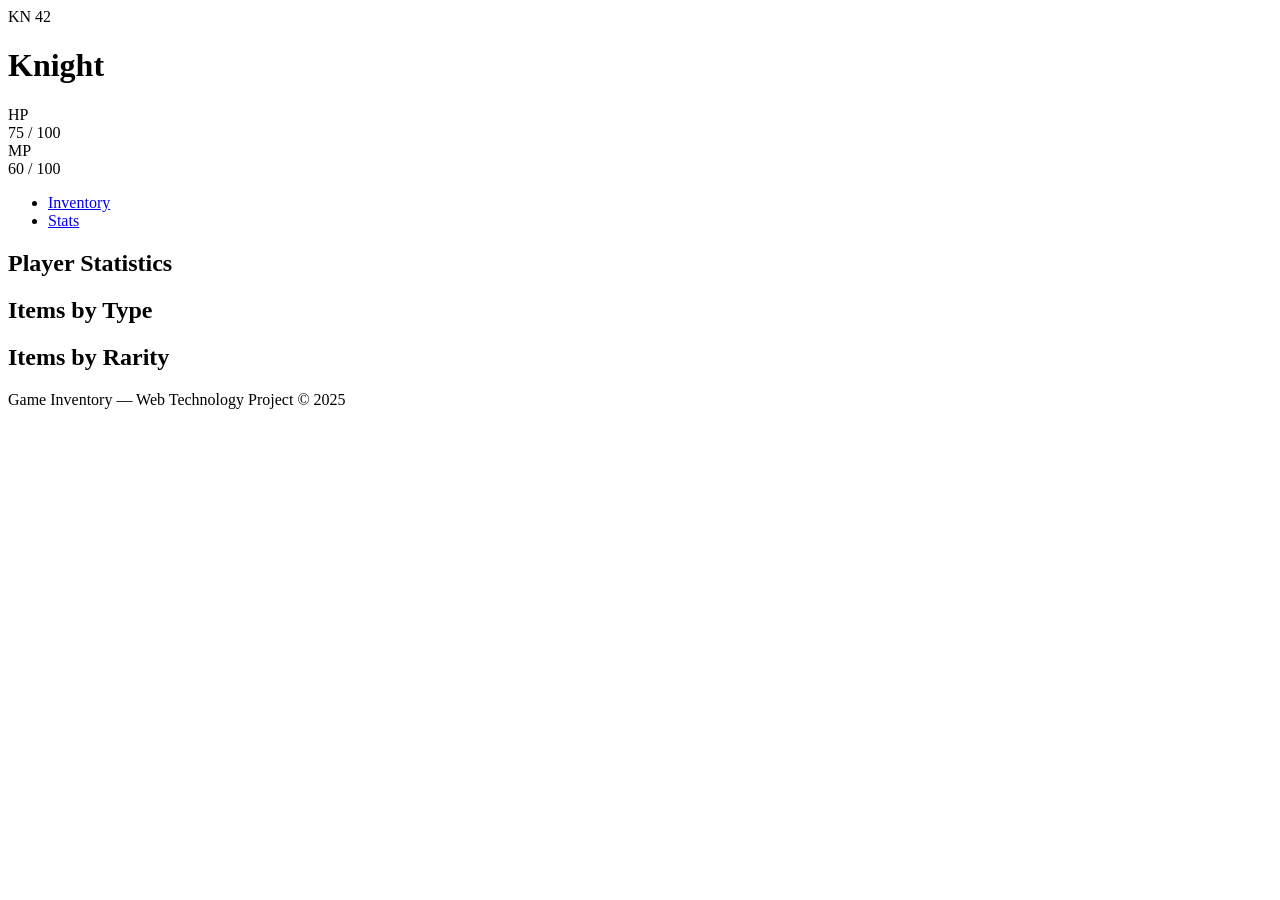
==== stats.html @ 39d7048b "html: files for the start page and status page" ====
<!DOCTYPE html>
<html lang="en">

<head>
  <meta charset="UTF-8">
  <meta name="viewport" content="width=device-width, initial-scale=1.0">
  <meta name="description" content="Game Inventory - Player statistics and item breakdown">

  <title>Stats — Game Inventory</title>

  <link rel="stylesheet" href="css/style.css">
  <link rel="stylesheet" href="css/transitions.css">
  <link rel="preconnect" href="https://fonts.googleapis.com">
  <link rel="preconnect" href="https://fonts.gstatic.com" crossorigin>
  <link
    href="https://fonts.googleapis.com/css2?family=Cinzel:wght@400;600;700&family=Exo+2:wght@300;400;500;600&display=swap"
    rel="stylesheet">
</head>

<body>

  <!-- =============================================
         HEADER — same across both pages
         ============================================= -->
  <header class="site-header">

    <div class="player-info">
      <div class="player-avatar" aria-label="Player avatar">
        <span class="player-avatar__initials">KN</span>
        <span class="player-avatar__level" aria-label="Player level">42</span>
      </div>

      <div class="player-stats">
        <h1 class="player-stats__name">Knight</h1>

        <div class="player-stats__bars">
          <div class="stat-bar stat-bar--hp" role="meter" aria-label="Health points" aria-valuenow="75"
            aria-valuemin="0" aria-valuemax="100">
            <span class="stat-bar__label">HP</span>
            <div class="stat-bar__track">
              <div class="stat-bar__fill" style="width: 75%"></div>
            </div>
            <span class="stat-bar__value">75 / 100</span>
          </div>

          <div class="stat-bar stat-bar--mana" role="meter" aria-label="Mana points" aria-valuenow="60"
            aria-valuemin="0" aria-valuemax="100">
            <span class="stat-bar__label">MP</span>
            <div class="stat-bar__track">
              <div class="stat-bar__fill" style="width: 60%"></div>
            </div>
            <span class="stat-bar__value">60 / 100</span>
          </div>
        </div>
      </div>
    </div>

    <nav class="main-nav" aria-label="Main navigation">
      <ul class="main-nav__list">
        <li class="main-nav__item">
          <a href="index.html" class="main-nav__link">
            Inventory
          </a>
        </li>
        <li class="main-nav__item">
          <a href="stats.html" class="main-nav__link main-nav__link--active" aria-current="page">
            Stats
          </a>
        </li>
      </ul>
    </nav>

  </header>

  <!-- =============================================
         MAIN — Stats overview page
         ============================================= -->
  <main class="site-main site-main--stats">

    <section class="stats-overview" aria-labelledby="stats-heading">
      <h2 id="stats-heading" class="section-title">Player Statistics</h2>

      <!-- Summary cards — filled dynamically by JS -->
      <ul class="stats-cards" id="stats-cards" aria-label="Inventory summary">
        <!-- Dynamic content — rendered by JavaScript -->
      </ul>
    </section>

    <section class="stats-breakdown" aria-labelledby="breakdown-heading">
      <h2 id="breakdown-heading" class="section-title">Items by Type</h2>

      <!-- Table rendered dynamically by JS -->
      <div class="table-wrapper" id="stats-table-wrapper">
        <!-- Dynamic content — rendered by JavaScript -->
      </div>
    </section>

    <section class="stats-rarity" aria-labelledby="rarity-heading">
      <h2 id="rarity-heading" class="section-title">Items by Rarity</h2>

      <ul class="rarity-list" id="rarity-list" aria-label="Items grouped by rarity">
        <!-- Dynamic content — rendered by JavaScript -->
      </ul>
    </section>

  </main>

  <!-- =============================================
         FOOTER
         ============================================= -->
  <footer class="site-footer">
    <p class="site-footer__text">
      Game Inventory &mdash; Web Technology Project &copy; 2025
    </p>
  </footer>

  <script src="js/data.js"></script>
  <script src="js/stats.js"></script>

</body>

</html>
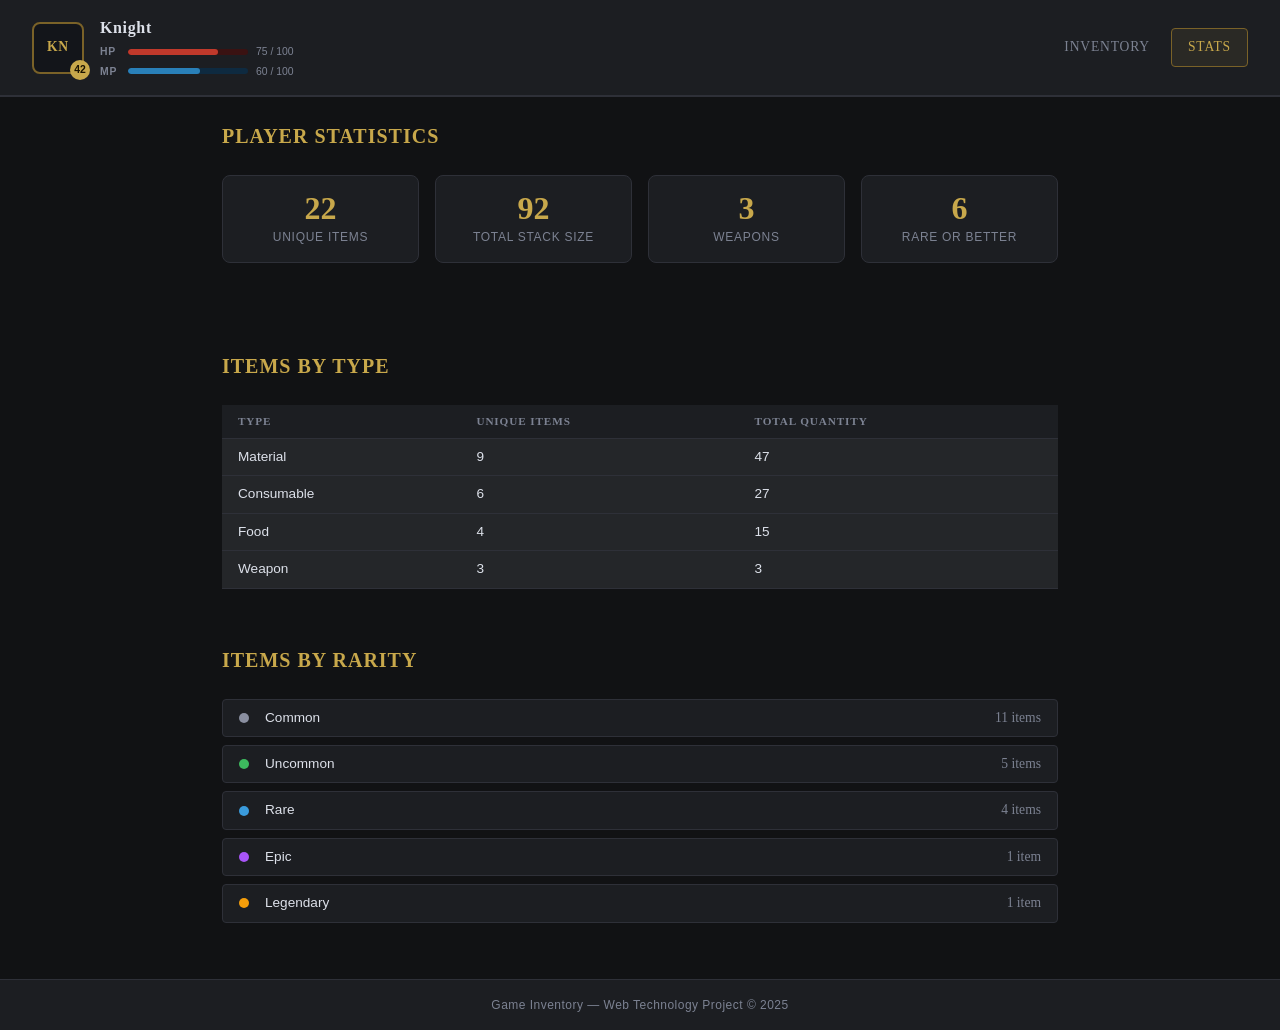
==== commit 48b21323: "keyboard navigation deleted" ====
--- a/stats.html
+++ b/stats.html
@@ -4,7 +4,6 @@
 <head>
   <meta charset="UTF-8">
   <meta name="viewport" content="width=device-width, initial-scale=1.0">
-  <meta name="description" content="Game Inventory - Player statistics and item breakdown">
 
   <title>Stats — Game Inventory</title>
 
@@ -20,22 +19,21 @@
 <body>
 
   <!-- =============================================
-         HEADER — same across both pages
-         ============================================= -->
+       HEADER — same across both pages
+       ============================================= -->
   <header class="site-header">
 
     <div class="player-info">
-      <div class="player-avatar" aria-label="Player avatar">
+      <div class="player-avatar">
         <span class="player-avatar__initials">KN</span>
-        <span class="player-avatar__level" aria-label="Player level">42</span>
+        <span class="player-avatar__level">42</span>
       </div>
 
       <div class="player-stats">
         <h1 class="player-stats__name">Knight</h1>
 
         <div class="player-stats__bars">
-          <div class="stat-bar stat-bar--hp" role="meter" aria-label="Health points" aria-valuenow="75"
-            aria-valuemin="0" aria-valuemax="100">
+          <div class="stat-bar stat-bar--hp">
             <span class="stat-bar__label">HP</span>
             <div class="stat-bar__track">
               <div class="stat-bar__fill" style="width: 75%"></div>
@@ -43,8 +41,7 @@
             <span class="stat-bar__value">75 / 100</span>
           </div>
 
-          <div class="stat-bar stat-bar--mana" role="meter" aria-label="Mana points" aria-valuenow="60"
-            aria-valuemin="0" aria-valuemax="100">
+          <div class="stat-bar stat-bar--mana">
             <span class="stat-bar__label">MP</span>
             <div class="stat-bar__track">
               <div class="stat-bar__fill" style="width: 60%"></div>
@@ -55,7 +52,7 @@
       </div>
     </div>
 
-    <nav class="main-nav" aria-label="Main navigation">
+    <nav class="main-nav">
       <ul class="main-nav__list">
         <li class="main-nav__item">
           <a href="index.html" class="main-nav__link">
@@ -63,7 +60,7 @@
           </a>
         </li>
         <li class="main-nav__item">
-          <a href="stats.html" class="main-nav__link main-nav__link--active" aria-current="page">
+          <a href="stats.html" class="main-nav__link main-nav__link--active">
             Stats
           </a>
         </li>
@@ -73,32 +70,27 @@
   </header>
 
   <!-- =============================================
-         MAIN — Stats overview page
-         ============================================= -->
+       MAIN — Stats overview page
+       ============================================= -->
   <main class="site-main site-main--stats">
 
-    <section class="stats-overview" aria-labelledby="stats-heading">
-      <h2 id="stats-heading" class="section-title">Player Statistics</h2>
-
-      <!-- Summary cards — filled dynamically by JS -->
-      <ul class="stats-cards" id="stats-cards" aria-label="Inventory summary">
+    <section class="stats-overview">
+      <h2 class="section-title">Player Statistics</h2>
+      <ul class="stats-cards" id="stats-cards">
         <!-- Dynamic content — rendered by JavaScript -->
       </ul>
     </section>
 
-    <section class="stats-breakdown" aria-labelledby="breakdown-heading">
-      <h2 id="breakdown-heading" class="section-title">Items by Type</h2>
-
-      <!-- Table rendered dynamically by JS -->
+    <section class="stats-breakdown">
+      <h2 class="section-title">Items by Type</h2>
       <div class="table-wrapper" id="stats-table-wrapper">
         <!-- Dynamic content — rendered by JavaScript -->
       </div>
     </section>
 
-    <section class="stats-rarity" aria-labelledby="rarity-heading">
-      <h2 id="rarity-heading" class="section-title">Items by Rarity</h2>
-
-      <ul class="rarity-list" id="rarity-list" aria-label="Items grouped by rarity">
+    <section class="stats-rarity">
+      <h2 class="section-title">Items by Rarity</h2>
+      <ul class="rarity-list" id="rarity-list">
         <!-- Dynamic content — rendered by JavaScript -->
       </ul>
     </section>
@@ -106,8 +98,8 @@
   </main>
 
   <!-- =============================================
-         FOOTER
-         ============================================= -->
+       FOOTER
+       ============================================= -->
   <footer class="site-footer">
     <p class="site-footer__text">
       Game Inventory &mdash; Web Technology Project &copy; 2025
--- a/css/style.css
+++ b/css/style.css
@@ -0,0 +1,783 @@
+
+/* === Variables === */
+
+:root {
+    /* --- Color Palette --- */
+    --color-bg-page:        #111214;
+    --color-bg-panel:       #1c1e22;
+    --color-bg-panel-alt:   #242629;
+    --color-bg-slot:        #13151a;
+    --color-bg-slot-hover:  #1a1d24;
+
+    --color-border:         #2e3038;
+    --color-border-light:   #3d4050;
+
+    --color-text-primary:   #dde1ea;
+    --color-text-secondary: #7c8292;
+    --color-text-label:     #9aa0b2;
+
+    --color-accent:         #c8a84b;
+    --color-accent-dim:     #7a6228;
+
+    /* --- HP / Mana bars --- */
+    --color-hp:             #c0392b;
+    --color-hp-track:       #3a1212;
+    --color-mana:           #2980b9;
+    --color-mana-track:     #0e2a40;
+
+    /* --- Item Rarity Colors --- */
+    --rarity-common:        #8a8fa0;
+    --rarity-uncommon:      #3dba5e;
+    --rarity-rare:          #3a9bdc;
+    --rarity-epic:          #a855f7;
+    --rarity-legendary:     #f59e0b;
+
+    /* --- Spacing Scale --- */
+    --space-xs:   4px;
+    --space-sm:   8px;
+    --space-md:   16px;
+    --space-lg:   24px;
+    --space-xl:   32px;
+    --space-xxl:  48px;
+
+    /* --- Border Radius --- */
+    --radius-sm:  4px;
+    --radius-md:  8px;
+    --radius-lg:  12px;
+
+    /* --- Typography --- */
+    --font-display: 'Cinzel', Georgia, serif;
+    --font-body:    'Exo 2', 'Segoe UI', sans-serif;
+
+    /* --- Inventory Grid --- */
+    --slot-size:        80px;
+    --inventory-cols:   6;
+    --pool-cols:        4;
+}
+
+
+ /* 2. BASE */
+
+* {
+    box-sizing: border-box;
+    margin: 0;
+    padding: 0;
+}
+
+html {
+    font-size: 16px;
+    scroll-behavior: smooth;
+}
+
+body {
+    font-family: var(--font-body);
+    font-weight: 400;
+    background-color: var(--color-bg-page);
+    color: var(--color-text-primary);
+    min-height: 100vh;
+    display: flex;
+    flex-direction: column;
+    line-height: 1.5;
+}
+
+ul {
+    list-style: none;
+}
+
+a {
+    color: inherit;
+    text-decoration: none;
+}
+
+img {
+    display: block;
+    max-width: 100%;
+}
+
+button {
+    font-family: var(--font-body);
+    cursor: pointer;
+    border: none;
+    background: none;
+}
+
+select {
+    font-family: var(--font-body);
+}
+
+
+
+ /*  3. UTILITY CLASSES */
+
+
+.section-title {
+    font-family: var(--font-display);
+    font-size: 1.25rem;
+    color: var(--color-accent);
+    margin-bottom: var(--space-lg);
+    letter-spacing: 0.05em;
+    text-transform: uppercase;
+}
+
+
+/* 4. SITE HEADER */
+
+.site-header {
+    display: flex;
+    align-items: center;
+    justify-content: space-between;
+    gap: var(--space-lg);
+    padding: var(--space-md) var(--space-xl);
+    background-color: var(--color-bg-panel);
+    border-bottom: 2px solid var(--color-border);
+    position: sticky;
+    top: 0;
+    z-index: 100;
+}
+
+
+/* 5. PLAYER INFO & AVATAR */
+
+.player-info {
+    display: flex;
+    align-items: center;
+    gap: var(--space-md);
+    flex-shrink: 0;
+}
+
+.player-avatar {
+    position: relative;
+    width: 52px;
+    height: 52px;
+    background-color: var(--color-bg-slot);
+    border: 2px solid var(--color-accent-dim);
+    border-radius: var(--radius-md);
+    display: flex;
+    align-items: center;
+    justify-content: center;
+    flex-shrink: 0;
+}
+
+.player-avatar__initials {
+    font-family: var(--font-display);
+    font-size: 0.85rem;
+    font-weight: 700;
+    color: var(--color-accent);
+    letter-spacing: 0.05em;
+}
+
+.player-avatar__level {
+    position: absolute;
+    bottom: -8px;
+    right: -8px;
+    background-color: var(--color-accent);
+    color: #1a1300;
+    font-size: 0.65rem;
+    font-weight: 700;
+    width: 20px;
+    height: 20px;
+    border-radius: 50%;
+    display: flex;
+    align-items: center;
+    justify-content: center;
+    font-family: var(--font-body);
+}
+
+.player-stats {
+    display: flex;
+    flex-direction: column;
+    gap: var(--space-xs);
+}
+
+.player-stats__name {
+    font-family: var(--font-display);
+    font-size: 1rem;
+    font-weight: 600;
+    color: var(--color-text-primary);
+    letter-spacing: 0.04em;
+}
+
+.player-stats__bars {
+    display: flex;
+    flex-direction: column;
+    gap: var(--space-xs);
+}
+
+
+/* 6. STAT BARS (HP / Mana) */
+
+.stat-bar {
+    display: flex;
+    align-items: center;
+    gap: var(--space-sm);
+}
+
+.stat-bar__label {
+    font-size: 0.65rem;
+    font-weight: 600;
+    letter-spacing: 0.08em;
+    color: var(--color-text-secondary);
+    width: 20px;
+    text-transform: uppercase;
+}
+
+.stat-bar__track {
+    width: 120px;
+    height: 6px;
+    border-radius: 3px;
+    overflow: hidden;
+    flex-shrink: 0;
+}
+
+.stat-bar--hp .stat-bar__track {
+    background-color: var(--color-hp-track);
+}
+
+.stat-bar--mana .stat-bar__track {
+    background-color: var(--color-mana-track);
+}
+
+.stat-bar__fill {
+    height: 100%;
+    border-radius: 3px;
+}
+
+.stat-bar--hp .stat-bar__fill {
+    background-color: var(--color-hp);
+}
+
+.stat-bar--mana .stat-bar__fill {
+    background-color: var(--color-mana);
+}
+
+.stat-bar__value {
+    font-size: 0.65rem;
+    color: var(--color-text-secondary);
+    white-space: nowrap;
+}
+
+
+/* 7. MAIN NAVIGATION */
+
+.main-nav {
+    flex-shrink: 0;
+}
+
+.main-nav__list {
+    display: flex;
+    gap: var(--space-xs);
+    align-items: center;
+}
+
+.main-nav__link {
+    display: block;
+    padding: var(--space-sm) var(--space-md);
+    border-radius: var(--radius-sm);
+    font-size: 0.85rem;
+    font-weight: 500;
+    font-family: var(--font-display);
+    letter-spacing: 0.06em;
+    color: var(--color-text-secondary);
+    border: 1px solid transparent;
+    text-transform: uppercase;
+}
+
+.main-nav__link--active {
+    color: var(--color-accent);
+    border-color: var(--color-accent-dim);
+    background-color: rgba(200, 168, 75, 0.08);
+}
+
+
+/* 8. MAIN LAYOUT — CSS Grid */
+
+.site-main {
+    display: grid;
+    grid-template-columns: auto 1fr;
+    gap: var(--space-lg);
+    padding: var(--space-lg) var(--space-xl);
+    flex: 1;
+    align-items: start;
+}
+
+/* Stats page uses a single-column layout */
+.site-main--stats {
+    grid-template-columns: 1fr;
+    max-width: 900px;
+    margin: 0 auto;
+    width: 100%;
+}
+
+
+/* 9. PANEL HEADER (shared between Item Pool & Inventory sections) */
+
+.panel-header {
+    display: flex;
+    align-items: center;
+    justify-content: space-between;
+    margin-bottom: var(--space-md);
+    padding-bottom: var(--space-sm);
+    border-bottom: 1px solid var(--color-border);
+}
+
+.panel-header__title {
+    font-family: var(--font-display);
+    font-size: 0.85rem;
+    font-weight: 600;
+    letter-spacing: 0.1em;
+    text-transform: uppercase;
+    color: var(--color-text-label);
+}
+
+.panel-header__counter {
+    font-size: 0.75rem;
+    color: var(--color-text-secondary);
+}
+
+.filter-select {
+    background-color: var(--color-bg-slot);
+    color: var(--color-text-secondary);
+    border: 1px solid var(--color-border);
+    border-radius: var(--radius-sm);
+    padding: var(--space-xs) var(--space-sm);
+    font-size: 0.75rem;
+    outline: none; 
+    cursor: pointer;
+}
+
+
+/* 10. ITEM POOL SECTION */
+
+.item-pool {
+    background-color: var(--color-bg-panel);
+    border: 1px solid var(--color-border);
+    border-radius: var(--radius-lg);
+    padding: var(--space-md);
+    width: calc(var(--slot-size) * var(--pool-cols) + var(--space-sm) * (var(--pool-cols) - 1) + var(--space-md) * 2);
+    align-self: start;
+    position: sticky;
+    top: calc(68px + var(--space-lg));  /* below sticky header */
+}
+
+.item-pool__grid {
+    display: grid;
+    grid-template-columns: repeat(var(--pool-cols), var(--slot-size));
+    gap: var(--space-sm);
+}
+
+
+/* 11. INVENTORY SECTION & GRID */
+
+.inventory {
+    background-color: var(--color-bg-panel);
+    border: 1px solid var(--color-border);
+    border-radius: var(--radius-lg);
+    padding: var(--space-md);
+}
+
+.inventory__grid {
+    display: grid;
+    grid-template-columns: repeat(var(--inventory-cols), var(--slot-size));
+    gap: var(--space-sm);
+}
+
+
+/* 12. INVENTORY SLOT */
+
+.slot {
+    width: var(--slot-size);
+    height: var(--slot-size);
+    background-color: var(--color-bg-slot);
+    border: 1px solid var(--color-border);
+    border-radius: var(--radius-sm);
+    display: flex;
+    align-items: center;
+    justify-content: center;
+    position: relative;
+    overflow: visible;
+}
+
+/* Slot that currently contains an item */
+.slot--occupied {
+    border-color: var(--color-border-light);
+}
+
+/* Slot being dragged over — class added by JS */
+.slot--drag-over {
+    border-color: var(--color-accent);
+    background-color: var(--color-bg-slot-hover);
+}
+
+/* Slot that cannot accept a drop */
+.slot--drag-reject {
+    border-color: var(--color-hp);
+}
+
+
+/* 13. ITEM CARD (inside pool list & inventory slots) */
+
+.item-card {
+    width: var(--slot-size);
+    height: var(--slot-size);
+    position: relative;
+    cursor: grab;
+    border-radius: var(--radius-sm);
+    overflow: hidden;
+    display: flex;
+    align-items: center;
+    justify-content: center;
+    background-color: var(--color-bg-slot);
+    border: 1px solid var(--color-border);
+}
+
+.item-card:active {
+    cursor: grabbing;
+}
+
+.item-card__icon {
+    font-size: 2rem;
+    line-height: 1;
+    pointer-events: none;
+    user-select: none;
+}
+
+.item-detail__icon {
+    font-size: 2.5rem;
+    line-height: 1;
+    user-select: none;
+}
+
+/* Quantity badge — bottom-right corner */
+.item-card__quantity {
+    position: absolute;
+    bottom: 3px;
+    right: 5px;
+    font-size: 0.7rem;
+    font-weight: 600;
+    color: var(--color-text-primary);
+    text-shadow: 1px 1px 2px #000;
+    pointer-events: none;
+}
+
+/* Star rating — bottom-center (for weapons) */
+.item-card__stars {
+    position: absolute;
+    bottom: 3px;
+    left: 50%;
+    transform: translateX(-50%);
+    display: flex;
+    gap: 1px;
+    pointer-events: none;
+}
+
+.item-card__star {
+    font-size: 0.55rem;
+    color: var(--color-accent);
+}
+
+/* Top-left rarity indicator stripe */
+.item-card::before {
+    content: '';
+    position: absolute;
+    top: 0;
+    left: 0;
+    width: 3px;
+    height: 100%;
+}
+
+.item-card--common::before    { background-color: var(--rarity-common); }
+.item-card--uncommon::before  { background-color: var(--rarity-uncommon); }
+.item-card--rare::before      { background-color: var(--rarity-rare); }
+.item-card--epic::before      { background-color: var(--rarity-epic); }
+.item-card--legendary::before { background-color: var(--rarity-legendary); }
+
+/* Selected state — when clicking for detail view */
+.item-card--selected {
+    border-color: var(--color-accent);
+    box-shadow: 0 0 0 1px var(--color-accent-dim);
+}
+
+
+/* 14. ITEM DETAIL PANEL */
+
+.item-detail {
+    display: flex;
+    align-items: flex-start;
+    gap: var(--space-md);
+    margin-top: var(--space-md);
+    padding: var(--space-md);
+    background-color: var(--color-bg-panel-alt);
+    border: 1px solid var(--color-border-light);
+    border-radius: var(--radius-md);
+    position: relative;
+}
+
+/* hidden attribute overrides display — JS removes [hidden] to show */
+.item-detail[hidden] {
+    display: none;
+}
+
+.item-detail__icon-wrapper {
+    flex-shrink: 0;
+    width: 64px;
+    height: 64px;
+    background-color: var(--color-bg-slot);
+    border: 1px solid var(--color-border);
+    border-radius: var(--radius-sm);
+    display: flex;
+    align-items: center;
+    justify-content: center;
+}
+
+.item-detail__info {
+    flex: 1;
+    min-width: 0;
+}
+
+.item-detail__name {
+    font-family: var(--font-display);
+    font-size: 0.95rem;
+    font-weight: 600;
+    color: var(--color-text-primary);
+    margin-bottom: var(--space-xs);
+}
+
+.item-detail__type,
+.item-detail__rarity {
+    font-size: 0.75rem;
+    color: var(--color-text-secondary);
+    text-transform: uppercase;
+    letter-spacing: 0.05em;
+}
+
+.item-detail__rarity { margin-bottom: var(--space-sm); }
+
+.item-detail__description {
+    font-size: 0.8rem;
+    color: var(--color-text-label);
+    line-height: 1.6;
+}
+
+/* Rarity-colored name */
+.item-detail__rarity--common    { color: var(--rarity-common); }
+.item-detail__rarity--uncommon  { color: var(--rarity-uncommon); }
+.item-detail__rarity--rare      { color: var(--rarity-rare); }
+.item-detail__rarity--epic      { color: var(--rarity-epic); }
+.item-detail__rarity--legendary { color: var(--rarity-legendary); }
+
+.item-detail__close {
+    position: absolute;
+    top: var(--space-sm);
+    right: var(--space-sm);
+    color: var(--color-text-secondary);
+    font-size: 0.85rem;
+    width: 24px;
+    height: 24px;
+    display: flex;
+    align-items: center;
+    justify-content: center;
+    border-radius: var(--radius-sm);
+}
+
+
+/* 15. FOOTER */
+
+.site-footer {
+    padding: var(--space-md) var(--space-xl);
+    background-color: var(--color-bg-panel);
+    border-top: 1px solid var(--color-border);
+    text-align: center;
+}
+
+.site-footer__text {
+    font-size: 0.75rem;
+    color: var(--color-text-secondary);
+    letter-spacing: 0.04em;
+}
+
+
+/* 16. STATS PAGE */
+
+.stats-cards {
+    display: grid;
+    grid-template-columns: repeat(auto-fit, minmax(160px, 1fr));
+    gap: var(--space-md);
+    margin-bottom: var(--space-xl);
+}
+
+.stat-card {
+    background-color: var(--color-bg-panel);
+    border: 1px solid var(--color-border);
+    border-radius: var(--radius-md);
+    padding: var(--space-md);
+    text-align: center;
+}
+
+.stat-card__value {
+    font-family: var(--font-display);
+    font-size: 2rem;
+    font-weight: 700;
+    color: var(--color-accent);
+    line-height: 1;
+    margin-bottom: var(--space-xs);
+}
+
+.stat-card__label {
+    font-size: 0.75rem;
+    color: var(--color-text-secondary);
+    text-transform: uppercase;
+    letter-spacing: 0.06em;
+}
+
+.stats-overview,
+.stats-breakdown,
+.stats-rarity {
+    margin-bottom: var(--space-xl);
+}
+
+.table-wrapper {
+    overflow-x: auto;
+}
+
+.stats-table {
+    width: 100%;
+    border-collapse: collapse;
+    font-size: 0.85rem;
+}
+
+.stats-table th,
+.stats-table td {
+    padding: var(--space-sm) var(--space-md);
+    text-align: left;
+    border-bottom: 1px solid var(--color-border);
+}
+
+.stats-table th {
+    font-family: var(--font-display);
+    font-size: 0.7rem;
+    letter-spacing: 0.08em;
+    text-transform: uppercase;
+    color: var(--color-text-secondary);
+    background-color: var(--color-bg-panel);
+}
+
+.stats-table td {
+    color: var(--color-text-primary);
+    background-color: var(--color-bg-panel-alt);
+}
+
+.rarity-list {
+    display: flex;
+    flex-direction: column;
+    gap: var(--space-sm);
+}
+
+.rarity-item {
+    display: flex;
+    align-items: center;
+    gap: var(--space-md);
+    padding: var(--space-sm) var(--space-md);
+    background-color: var(--color-bg-panel);
+    border: 1px solid var(--color-border);
+    border-radius: var(--radius-sm);
+}
+
+.rarity-item__dot {
+    width: 10px;
+    height: 10px;
+    border-radius: 50%;
+    flex-shrink: 0;
+}
+
+.rarity-item__name {
+    font-size: 0.85rem;
+    font-weight: 500;
+    flex: 1;
+    text-transform: capitalize;
+}
+
+.rarity-item__count {
+    font-family: var(--font-display);
+    font-size: 0.85rem;
+    color: var(--color-text-secondary);
+}
+
+
+/* 17. MEDIA QUERIES — Responsive Design */
+
+/* --- Tablet: 1024px and below --- */
+@media (max-width: 1024px) {
+    :root {
+        --slot-size: 70px;
+        --inventory-cols: 5;
+        --pool-cols: 3;
+    }
+
+    .site-main {
+        grid-template-columns: 1fr;
+        padding: var(--space-md);
+    }
+
+    .item-pool {
+        position: static;  /* no longer sticky on tablet */
+        width: 100%;
+    }
+
+    .item-pool__grid {
+        grid-template-columns: repeat(auto-fill, minmax(var(--slot-size), 1fr));
+    }
+
+    .inventory__grid {
+        grid-template-columns: repeat(var(--inventory-cols), var(--slot-size));
+    }
+}
+
+/* --- Mobile: 640px and below --- */
+@media (max-width: 640px) {
+    :root {
+        --slot-size: 60px;
+        --inventory-cols: 4;
+        --pool-cols: 4;
+    }
+
+    .site-header {
+        flex-direction: column;
+        align-items: flex-start;
+        padding: var(--space-sm) var(--space-md);
+        gap: var(--space-sm);
+    }
+
+    .stat-bar__track {
+        width: 80px;
+    }
+
+    .stat-bar__value {
+        display: none;  /* hide number on very small screens */
+    }
+
+    .main-nav__link {
+        font-size: 0.75rem;
+        padding: var(--space-xs) var(--space-sm);
+    }
+
+    .site-main {
+        padding: var(--space-sm);
+        gap: var(--space-sm);
+    }
+
+    .inventory__grid {
+        grid-template-columns: repeat(var(--inventory-cols), var(--slot-size));
+    }
+
+    .item-detail {
+        flex-direction: column;
+    }
+}
+
+/* --- Small Mobile: 400px and below --- */
+@media (max-width: 400px) {
+    :root {
+        --slot-size: 56px;
+        --inventory-cols: 4;
+    }
+}
--- a/css/transitions.css
+++ b/css/transitions.css
@@ -0,0 +1,113 @@
+/* 1. NAVIGATION LINK TRANSITIONS */
+
+.main-nav__link {
+    transition:
+        color           0.2s ease,
+        border-color    0.2s ease,
+        background-color 0.2s ease;
+}
+
+.main-nav__link:hover {
+    color: var(--color-text-primary);
+    border-color: var(--color-border-light);
+    background-color: rgba(255, 255, 255, 0.04);
+}
+
+
+/* 2. ITEM CARD HOVER EFFECTS */
+
+.item-card {
+    transition:
+        transform       0.18s ease,
+        border-color    0.18s ease,
+        box-shadow      0.18s ease;
+}
+
+.item-card:hover {
+    transform: translateY(-3px) scale(1.06);
+    border-color: var(--color-border-light);
+    z-index: 10;
+}
+
+/* Rarity-specific glow on hover */
+.item-card--common:hover {
+    box-shadow: 0 4px 16px rgba(138, 143, 160, 0.25);
+}
+
+.item-card--uncommon:hover {
+    box-shadow: 0 4px 20px rgba(61, 186, 94, 0.3);
+    border-color: var(--rarity-uncommon);
+}
+
+.item-card--rare:hover {
+    box-shadow: 0 4px 20px rgba(58, 155, 220, 0.35);
+    border-color: var(--rarity-rare);
+}
+
+.item-card--epic:hover {
+    box-shadow: 0 4px 24px rgba(168, 85, 247, 0.4);
+    border-color: var(--rarity-epic);
+}
+
+.item-card--legendary:hover {
+    box-shadow: 0 4px 28px rgba(245, 158, 11, 0.45);
+    border-color: var(--rarity-legendary);
+}
+
+
+/* 3. SLOT HOVER EFFECTS */
+
+.slot {
+    transition:
+        border-color     0.15s ease,
+        background-color 0.15s ease,
+        box-shadow       0.15s ease;
+}
+
+.slot:hover {
+    border-color: var(--color-border-light);
+    background-color: var(--color-bg-slot-hover);
+}
+
+/* Drag-over state — animated border */
+.slot--drag-over {
+    animation: slot-pulse 0.8s ease infinite alternate;
+}
+
+
+/* 4. ITEM DETAIL CLOSE BUTTON */
+
+.item-detail__close {
+    transition:
+        color            0.15s ease,
+        background-color 0.15s ease;
+}
+
+.item-detail__close:hover {
+    color: var(--color-text-primary);
+    background-color: rgba(255, 255, 255, 0.08);
+}
+
+
+/* 5. FILTER SELECT */
+
+.filter-select {
+    transition:
+        border-color    0.15s ease,
+        box-shadow      0.15s ease;
+}
+
+.filter-select:hover {
+    border-color: var(--color-border-light);
+}
+
+.filter-select:focus {
+    outline: none;
+}
+
+/* Card being dragged — reduces opacity so the ghost is visible */
+.item-card--dragging {
+    opacity: 0.4;
+    transform: scale(0.95);
+    transition: opacity 0.1s ease, transform 0.1s ease;
+}
